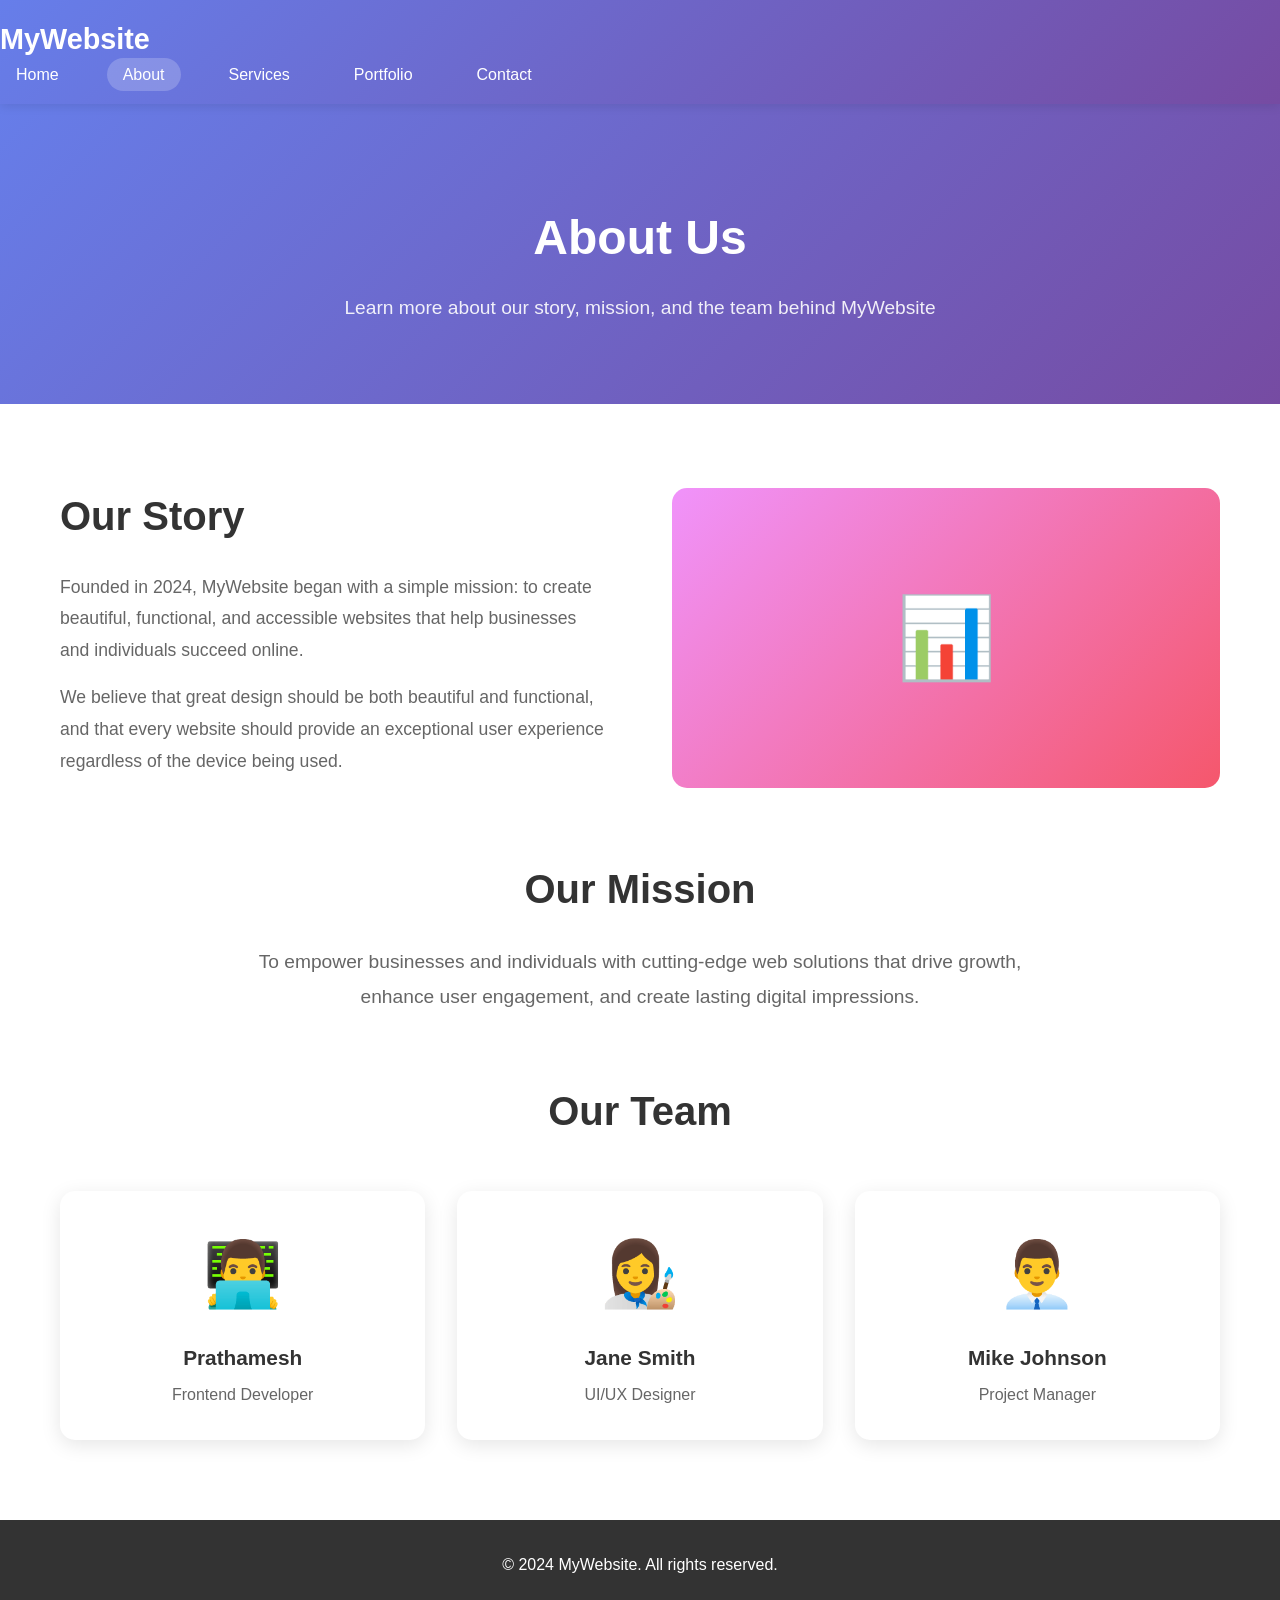
==== about.html @ 2aa1cfc8 "changes in about file" ====
<!DOCTYPE html>
<html lang="en">
<head>
    <meta charset="UTF-8">
    <meta name="viewport" content="width=device-width, initial-scale=1.0">
    <title>About Us - My Website</title>
    <link rel="stylesheet" href="styles.css">
</head>
<body>
    <header>
        <nav class="navbar">
            <div class="nav-brand">
                <h1>MyWebsite</h1>
            </div>
            <ul class="nav-menu">
                <li class="nav-item">
                    <a href="index.html" class="nav-link">Home</a>
                </li>
                <li class="nav-item">
                    <a href="about.html" class="nav-link active">About</a>
                </li>
                <li class="nav-item">
                    <a href="services.html" class="nav-link">Services</a>
                </li>
                <li class="nav-item">
                    <a href="portfolio.html" class="nav-link">Portfolio</a>
                </li>
                <li class="nav-item">
                    <a href="contact.html" class="nav-link">Contact</a>
                </li>
            </ul>
            <div class="hamburger">
                <span class="bar"></span>
                <span class="bar"></span>
                <span class="bar"></span>
            </div>
        </nav>
    </header>

    <main>
        <section class="page-header">
            <div class="container">
                <h1>About Us</h1>
                <p>Learn more about our story, mission, and the team behind MyWebsite</p>
            </div>
        </section>

        <section class="about-content">
            <div class="container">
                <div class="about-grid">
                    <div class="about-text">
                        <h2>Our Story</h2>
                        <p>Founded in 2024, MyWebsite began with a simple mission: to create beautiful, functional, and accessible websites that help businesses and individuals succeed online.</p>
                        <p>We believe that great design should be both beautiful and functional, and that every website should provide an exceptional user experience regardless of the device being used.</p>
                    </div>
                    <div class="about-image">
                        <div class="image-placeholder">
                            <span>📊</span>
                        </div>
                    </div>
                </div>

                <div class="mission-section">
                    <h2>Our Mission</h2>
                    <p>To empower businesses and individuals with cutting-edge web solutions that drive growth, enhance user engagement, and create lasting digital impressions.</p>
                </div>

                <div class="team-section">
                    <h2>Our Team</h2>
                    <div class="team-grid">
                        <div class="team-member">
                            <div class="member-avatar">👨‍💻</div>
                            <h3>Prathamesh</h3>
                            <p>Frontend Developer</p>
                        </div>
                        <div class="team-member">
                            <div class="member-avatar">👩‍🎨</div>
                            <h3>Jane Smith</h3>
                            <p>UI/UX Designer</p>
                        </div>
                        <div class="team-member">
                            <div class="member-avatar">👨‍💼</div>
                            <h3>Mike Johnson</h3>
                            <p>Project Manager</p>
                        </div>
                    </div>
                </div>
            </div>
        </section>
    </main>

    <footer>
        <div class="container">
            <p>&copy; 2024 MyWebsite. All rights reserved.</p>
        </div>
    </footer>

    <script src="script.js"></script>
</body>
</html>
---- styles.css ----
/* Reset and Base Styles */
* {
    margin: 0;
    padding: 0;
    box-sizing: border-box;
}

body {
    font-family: 'Segoe UI', Tahoma, Geneva, Verdana, sans-serif;
    line-height: 1.6;
    color: #333;
    background-color: #f8f9fa;
}

.container {
    max-width: 1200px;
    margin: 0 auto;
    padding: 0 20px;
}

/* Navigation */
.navbar {
    background: linear-gradient(135deg, #667eea 0%, #764ba2 100%);
    padding: 1rem 0;
    position: fixed;
    top: 0;
    width: 100%;
    z-index: 1000;
    box-shadow: 0 2px 10px rgba(0,0,0,0.1);
}

.navbar .container {
    display: flex;
    justify-content: space-between;
    align-items: center;
}

.nav-brand h1 {
    color: white;
    font-size: 1.8rem;
    font-weight: 700;
}

.nav-menu {
    display: flex;
    list-style: none;
    gap: 2rem;
}

.nav-link {
    color: white;
    text-decoration: none;
    font-weight: 500;
    transition: all 0.3s ease;
    padding: 0.5rem 1rem;
    border-radius: 25px;
}

.nav-link:hover,
.nav-link.active {
    background-color: rgba(255,255,255,0.2);
    transform: translateY(-2px);
}

.hamburger {
    display: none;
    flex-direction: column;
    cursor: pointer;
}

.bar {
    width: 25px;
    height: 3px;
    background-color: white;
    margin: 3px 0;
    transition: 0.3s;
}

/* Hero Section */
.hero {
    background: linear-gradient(135deg, #667eea 0%, #764ba2 100%);
    color: white;
    text-align: center;
    padding: 120px 20px 80px;
    margin-top: 80px;
}

.hero-content h1 {
    font-size: 3.5rem;
    margin-bottom: 1rem;
    font-weight: 700;
}

.hero-content p {
    font-size: 1.3rem;
    margin-bottom: 2rem;
    opacity: 0.9;
}

.cta-button {
    display: inline-block;
    background-color: #ff6b6b;
    color: white;
    padding: 15px 30px;
    text-decoration: none;
    border-radius: 50px;
    font-weight: 600;
    font-size: 1.1rem;
    transition: all 0.3s ease;
    box-shadow: 0 4px 15px rgba(255,107,107,0.3);
}

.cta-button:hover {
    background-color: #ff5252;
    transform: translateY(-3px);
    box-shadow: 0 6px 20px rgba(255,107,107,0.4);
}

/* Features Section */
.features {
    padding: 80px 0;
    background-color: white;
}

.features h2 {
    text-align: center;
    font-size: 2.5rem;
    margin-bottom: 3rem;
    color: #333;
}

.features-grid {
    display: grid;
    grid-template-columns: repeat(auto-fit, minmax(300px, 1fr));
    gap: 2rem;
}

.feature-card {
    background: white;
    padding: 2rem;
    border-radius: 15px;
    text-align: center;
    box-shadow: 0 5px 20px rgba(0,0,0,0.1);
    transition: all 0.3s ease;
    border: 1px solid #f0f0f0;
}

.feature-card:hover {
    transform: translateY(-10px);
    box-shadow: 0 15px 40px rgba(0,0,0,0.15);
}

.feature-icon {
    font-size: 3rem;
    margin-bottom: 1rem;
}

.feature-card h3 {
    font-size: 1.5rem;
    margin-bottom: 1rem;
    color: #333;
}

.feature-card p {
    color: #666;
    line-height: 1.6;
}

/* Page Header */
.page-header {
    background: linear-gradient(135deg, #667eea 0%, #764ba2 100%);
    color: white;
    text-align: center;
    padding: 120px 20px 80px;
    margin-top: 80px;
}

.page-header h1 {
    font-size: 3rem;
    margin-bottom: 1rem;
    font-weight: 700;
}

.page-header p {
    font-size: 1.2rem;
    opacity: 0.9;
}

/* About Page */
.about-content {
    padding: 80px 0;
    background-color: white;
}

.about-grid {
    display: grid;
    grid-template-columns: 1fr 1fr;
    gap: 4rem;
    align-items: center;
    margin-bottom: 4rem;
}

.about-text h2 {
    font-size: 2.5rem;
    margin-bottom: 1.5rem;
    color: #333;
}

.about-text p {
    font-size: 1.1rem;
    color: #666;
    margin-bottom: 1rem;
    line-height: 1.8;
}

.image-placeholder {
    background: linear-gradient(135deg, #f093fb 0%, #f5576c 100%);
    height: 300px;
    border-radius: 15px;
    display: flex;
    align-items: center;
    justify-content: center;
    font-size: 5rem;
    color: white;
}

.mission-section {
    text-align: center;
    margin-bottom: 4rem;
}

.mission-section h2 {
    font-size: 2.5rem;
    margin-bottom: 1.5rem;
    color: #333;
}

.mission-section p {
    font-size: 1.2rem;
    color: #666;
    max-width: 800px;
    margin: 0 auto;
    line-height: 1.8;
}

.team-section h2 {
    text-align: center;
    font-size: 2.5rem;
    margin-bottom: 3rem;
    color: #333;
}

.team-grid {
    display: grid;
    grid-template-columns: repeat(auto-fit, minmax(250px, 1fr));
    gap: 2rem;
}

.team-member {
    text-align: center;
    padding: 2rem;
    background: white;
    border-radius: 15px;
    box-shadow: 0 5px 20px rgba(0,0,0,0.1);
    transition: all 0.3s ease;
}

.team-member:hover {
    transform: translateY(-5px);
    box-shadow: 0 10px 30px rgba(0,0,0,0.15);
}

.member-avatar {
    font-size: 4rem;
    margin-bottom: 1rem;
}

.team-member h3 {
    font-size: 1.3rem;
    margin-bottom: 0.5rem;
    color: #333;
}

.team-member p {
    color: #666;
}

/* Services Page */
.services-content {
    padding: 80px 0;
    background-color: white;
}

.services-grid {
    display: grid;
    grid-template-columns: repeat(auto-fit, minmax(350px, 1fr));
    gap: 2rem;
}

.service-card {
    background: white;
    padding: 2rem;
    border-radius: 15px;
    box-shadow: 0 5px 20px rgba(0,0,0,0.1);
    transition: all 0.3s ease;
    border: 1px solid #f0f0f0;
}

.service-card:hover {
    transform: translateY(-5px);
    box-shadow: 0 15px 40px rgba(0,0,0,0.15);
}

.service-icon {
    font-size: 3rem;
    margin-bottom: 1rem;
}

.service-card h3 {
    font-size: 1.5rem;
    margin-bottom: 1rem;
    color: #333;
}

.service-card p {
    color: #666;
    margin-bottom: 1.5rem;
    line-height: 1.6;
}

.service-features {
    list-style: none;
    margin-bottom: 1.5rem;
}

.service-features li {
    color: #666;
    margin-bottom: 0.5rem;
    padding-left: 1.5rem;
    position: relative;
}

.service-features li::before {
    content: "✓";
    color: #667eea;
    font-weight: bold;
    position: absolute;
    left: 0;
}

.service-btn {
    display: inline-block;
    background-color: #667eea;
    color: white;
    padding: 10px 20px;
    text-decoration: none;
    border-radius: 25px;
    font-weight: 500;
    transition: all 0.3s ease;
}

.service-btn:hover {
    background-color: #5a6fd8;
    transform: translateY(-2px);
}

/* Portfolio Page */
.portfolio-content {
    padding: 80px 0;
    background-color: white;
}

.portfolio-filters {
    text-align: center;
    margin-bottom: 3rem;
}

.filter-btn {
    background: none;
    border: 2px solid #667eea;
    color: #667eea;
    padding: 10px 20px;
    margin: 0 0.5rem;
    border-radius: 25px;
    cursor: pointer;
    transition: all 0.3s ease;
    font-weight: 500;
}

.filter-btn:hover,
.filter-btn.active {
    background-color: #667eea;
    color: white;
}

.portfolio-grid {
    display: grid;
    grid-template-columns: repeat(auto-fit, minmax(350px, 1fr));
    gap: 2rem;
    margin-bottom: 4rem;
}

.portfolio-item {
    position: relative;
    border-radius: 15px;
    overflow: hidden;
    box-shadow: 0 5px 20px rgba(0,0,0,0.1);
    transition: all 0.3s ease;
}

.portfolio-item:hover {
    transform: translateY(-5px);
    box-shadow: 0 15px 40px rgba(0,0,0,0.15);
}

.portfolio-image {
    height: 250px;
    background: linear-gradient(135deg, #667eea 0%, #764ba2 100%);
    display: flex;
    align-items: center;
    justify-content: center;
    font-size: 4rem;
    color: white;
}

.portfolio-overlay {
    position: absolute;
    bottom: 0;
    left: 0;
    right: 0;
    background: rgba(0,0,0,0.8);
    color: white;
    padding: 1.5rem;
    transform: translateY(100%);
    transition: all 0.3s ease;
}

.portfolio-item:hover .portfolio-overlay {
    transform: translateY(0);
}

.portfolio-overlay h3 {
    font-size: 1.3rem;
    margin-bottom: 0.5rem;
}

.portfolio-overlay p {
    margin-bottom: 1rem;
    opacity: 0.9;
}

.portfolio-tags {
    display: flex;
    gap: 0.5rem;
    flex-wrap: wrap;
}

.portfolio-tags span {
    background-color: #667eea;
    color: white;
    padding: 0.3rem 0.8rem;
    border-radius: 15px;
    font-size: 0.8rem;
}

.portfolio-stats {
    display: grid;
    grid-template-columns: repeat(auto-fit, minmax(200px, 1fr));
    gap: 2rem;
    text-align: center;
}

.stat-item h3 {
    font-size: 2.5rem;
    color: #667eea;
    margin-bottom: 0.5rem;
}

.stat-item p {
    color: #666;
    font-size: 1.1rem;
}

/* Contact Page */
.contact-content {
    padding: 80px 0;
    background-color: white;
}

.contact-grid {
    display: grid;
    grid-template-columns: 1fr 1fr;
    gap: 4rem;
}

.contact-info h2 {
    font-size: 2.5rem;
    margin-bottom: 1.5rem;
    color: #333;
}

.contact-info p {
    font-size: 1.1rem;
    color: #666;
    margin-bottom: 2rem;
    line-height: 1.8;
}

.contact-methods {
    display: flex;
    flex-direction: column;
    gap: 1.5rem;
}

.contact-method {
    display: flex;
    align-items: flex-start;
    gap: 1rem;
}

.method-icon {
    font-size: 2rem;
    background: linear-gradient(135deg, #667eea 0%, #764ba2 100%);
    color: white;
    width: 50px;
    height: 50px;
    border-radius: 50%;
    display: flex;
    align-items: center;
    justify-content: center;
    flex-shrink: 0;
}

.method-details h3 {
    font-size: 1.2rem;
    margin-bottom: 0.5rem;
    color: #333;
}

.method-details p {
    color: #666;
    margin: 0;
}

.contact-form h2 {
    font-size: 2.5rem;
    margin-bottom: 2rem;
    color: #333;
}

.form-group {
    margin-bottom: 1.5rem;
}

.form-group label {
    display: block;
    margin-bottom: 0.5rem;
    font-weight: 500;
    color: #333;
}

.form-group input,
.form-group select,
.form-group textarea {
    width: 100%;
    padding: 12px 15px;
    border: 2px solid #e0e0e0;
    border-radius: 8px;
    font-size: 1rem;
    transition: all 0.3s ease;
    background-color: white;
}

.form-group input:focus,
.form-group select:focus,
.form-group textarea:focus {
    outline: none;
    border-color: #667eea;
    box-shadow: 0 0 0 3px rgba(102, 126, 234, 0.1);
}

.submit-btn {
    background: linear-gradient(135deg, #667eea 0%, #764ba2 100%);
    color: white;
    padding: 15px 30px;
    border: none;
    border-radius: 25px;
    font-size: 1.1rem;
    font-weight: 600;
    cursor: pointer;
    transition: all 0.3s ease;
    width: 100%;
}

.submit-btn:hover {
    transform: translateY(-2px);
    box-shadow: 0 5px 15px rgba(102, 126, 234, 0.3);
}

/* Footer */
footer {
    background-color: #333;
    color: white;
    text-align: center;
    padding: 2rem 0;
}

/* Responsive Design */
@media (max-width: 768px) {
    .hamburger {
        display: flex;
    }
    
    .nav-menu {
        position: fixed;
        left: -100%;
        top: 70px;
        flex-direction: column;
        background-color: #667eea;
        width: 100%;
        text-align: center;
        transition: 0.3s;
        box-shadow: 0 10px 27px rgba(0, 0, 0, 0.05);
        padding: 2rem 0;
    }
    
    .nav-menu.active {
        left: 0;
    }
    
    .hero-content h1 {
        font-size: 2.5rem;
    }
    
    .about-grid,
    .contact-grid {
        grid-template-columns: 1fr;
        gap: 2rem;
    }
    
    .features-grid,
    .services-grid,
    .portfolio-grid {
        grid-template-columns: 1fr;
    }
    
    .portfolio-filters {
        display: flex;
        flex-direction: column;
        gap: 1rem;
        align-items: center;
    }
    
    .filter-btn {
        margin: 0;
        width: 200px;
    }
}

@media (max-width: 480px) {
    .hero-content h1 {
        font-size: 2rem;
    }
    
    .page-header h1 {
        font-size: 2rem;
    }
    
    .container {
        padding: 0 15px;
    }
}
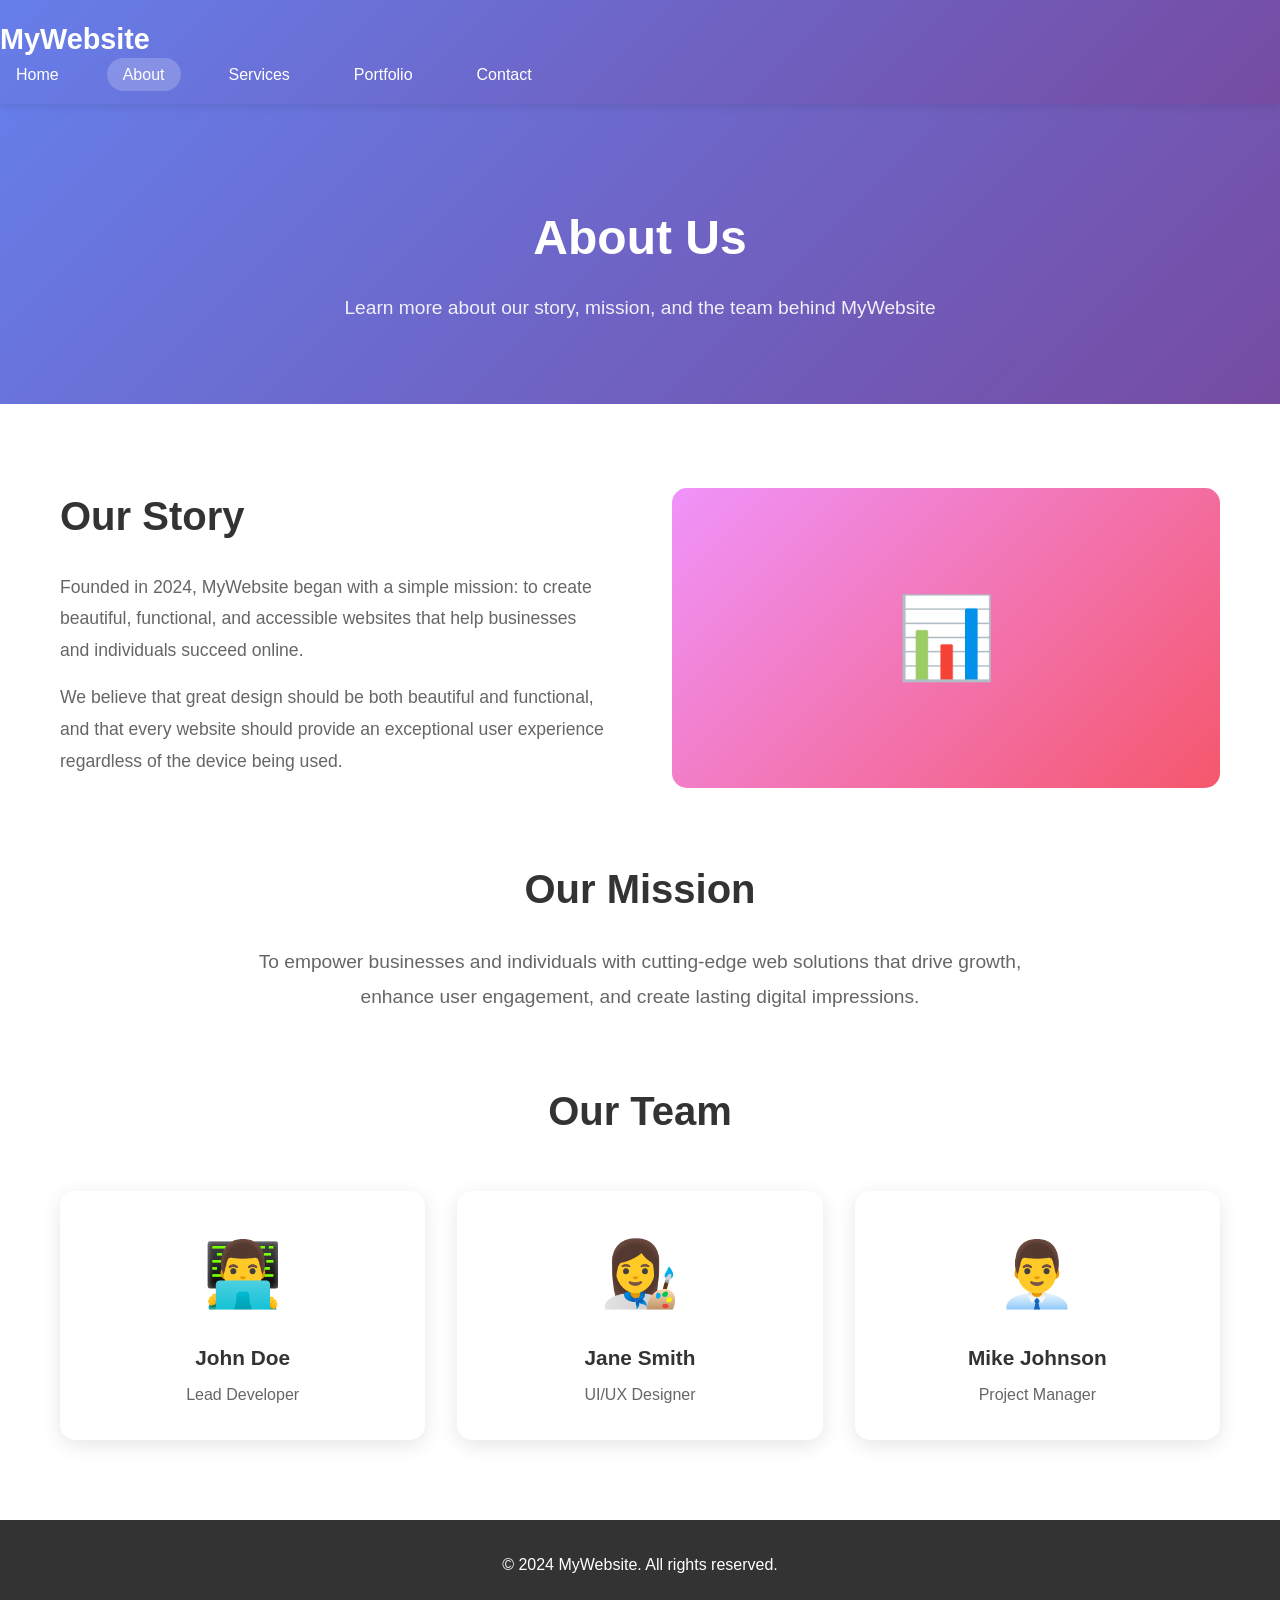
==== commit 7484516d: "Changes Added" ====
--- a/about.html
+++ b/about.html
@@ -1,100 +1,114 @@
 <!DOCTYPE html>
 <html lang="en">
-<head>
-    <meta charset="UTF-8">
-    <meta name="viewport" content="width=device-width, initial-scale=1.0">
-    <title>About Us - My Website</title>
-    <link rel="stylesheet" href="styles.css">
-</head>
-<body>
+  <head>
+    <meta charset="UTF-8" />
+    <meta name="viewport" content="width=device-width, initial-scale=1.0" />
+    <title>About Us -Our Website</title>
+    <link rel="stylesheet" href="styles.css" />
+  </head>
+  <body>
     <header>
-        <nav class="navbar">
-            <div class="nav-brand">
-                <h1>MyWebsite</h1>
-            </div>
-            <ul class="nav-menu">
-                <li class="nav-item">
-                    <a href="index.html" class="nav-link">Home</a>
-                </li>
-                <li class="nav-item">
-                    <a href="about.html" class="nav-link active">About</a>
-                </li>
-                <li class="nav-item">
-                    <a href="services.html" class="nav-link">Services</a>
-                </li>
-                <li class="nav-item">
-                    <a href="portfolio.html" class="nav-link">Portfolio</a>
-                </li>
-                <li class="nav-item">
-                    <a href="contact.html" class="nav-link">Contact</a>
-                </li>
-            </ul>
-            <div class="hamburger">
-                <span class="bar"></span>
-                <span class="bar"></span>
-                <span class="bar"></span>
-            </div>
-        </nav>
+      <nav class="navbar">
+        <div class="nav-brand">
+          <h1>MyWebsite</h1>
+        </div>
+        <ul class="nav-menu">
+          <li class="nav-item">
+            <a href="index.html" class="nav-link">Home</a>
+          </li>
+          <li class="nav-item">
+            <a href="about.html" class="nav-link active">About</a>
+          </li>
+          <li class="nav-item">
+            <a href="services.html" class="nav-link">Services</a>
+          </li>
+          <li class="nav-item">
+            <a href="portfolio.html" class="nav-link">Portfolio</a>
+          </li>
+          <li class="nav-item">
+            <a href="contact.html" class="nav-link">Contact</a>
+          </li>
+        </ul>
+        <div class="hamburger">
+          <span class="bar"></span>
+          <span class="bar"></span>
+          <span class="bar"></span>
+        </div>
+      </nav>
     </header>
 
     <main>
-        <section class="page-header">
-            <div class="container">
-                <h1>About Us</h1>
-                <p>Learn more about our story, mission, and the team behind MyWebsite</p>
+      <section class="page-header">
+        <div class="container">
+          <h1>About Us</h1>
+          <p>
+            Learn more about our story, mission, and the team behind MyWebsite
+          </p>
+        </div>
+      </section>
+
+      <section class="about-content">
+        <div class="container">
+          <div class="about-grid">
+            <div class="about-text">
+              <h2>Our Story</h2>
+              <p>
+                Founded in 2024, MyWebsite began with a simple mission: to
+                create beautiful, functional, and accessible websites that help
+                businesses and individuals succeed online.
+              </p>
+              <p>
+                We believe that great design should be both beautiful and
+                functional, and that every website should provide an exceptional
+                user experience regardless of the device being used.
+              </p>
             </div>
-        </section>
+            <div class="about-image">
+              <div class="image-placeholder">
+                <span>📊</span>
+              </div>
+            </div>
+          </div>
 
-        <section class="about-content">
-            <div class="container">
-                <div class="about-grid">
-                    <div class="about-text">
-                        <h2>Our Story</h2>
-                        <p>Founded in 2024, MyWebsite began with a simple mission: to create beautiful, functional, and accessible websites that help businesses and individuals succeed online.</p>
-                        <p>We believe that great design should be both beautiful and functional, and that every website should provide an exceptional user experience regardless of the device being used.</p>
-                    </div>
-                    <div class="about-image">
-                        <div class="image-placeholder">
-                            <span>📊</span>
-                        </div>
-                    </div>
-                </div>
+          <div class="mission-section">
+            <h2>Our Mission</h2>
+            <p>
+              To empower businesses and individuals with cutting-edge web
+              solutions that drive growth, enhance user engagement, and create
+              lasting digital impressions.
+            </p>
+          </div>
 
-                <div class="mission-section">
-                    <h2>Our Mission</h2>
-                    <p>To empower businesses and individuals with cutting-edge web solutions that drive growth, enhance user engagement, and create lasting digital impressions.</p>
-                </div>
-
-                <div class="team-section">
-                    <h2>Our Team</h2>
-                    <div class="team-grid">
-                        <div class="team-member">
-                            <div class="member-avatar">👨‍💻</div>
-                            <h3>Prathamesh</h3>
-                            <p>Frontend Developer</p>
-                        </div>
-                        <div class="team-member">
-                            <div class="member-avatar">👩‍🎨</div>
-                            <h3>Jane Smith</h3>
-                            <p>UI/UX Designer</p>
-                        </div>
-                        <div class="team-member">
-                            <div class="member-avatar">👨‍💼</div>
-                            <h3>Mike Johnson</h3>
-                            <p>Project Manager</p>
-                        </div>
-                    </div>
-                </div>
+          <div class="team-section">
+            <h2>Our Team</h2>
+            <div class="team-grid">
+              <div class="team-member">
+                <div class="member-avatar">👨‍💻</div>
+                <h3>John Doe</h3>
+                <p>Lead Developer</p>
+              </div>
+              <div class="team-member">
+                <div class="member-avatar">👩‍🎨</div>
+                <h3>Jane Smith</h3>
+                <p>UI/UX Designer</p>
+              </div>
+              <div class="team-member">
+                <div class="member-avatar">👨‍💼</div>
+                <h3>Mike Johnson</h3>
+                <p>Project Manager</p>
+              </div>
             </div>
-        </section>
+          </div>
+        </div>
+      </section>
     </main>
 
     <footer>
-        <div class="container">
-            <p>&copy; 2024 MyWebsite. All rights reserved.</p>
-        </div>
+      <div class="container">
+        <p>&copy; 2024 MyWebsite. All rights reserved.</p>
+      </div>
     </footer>
 
     <script src="script.js"></script>
-</body>
-</html> +  </body>
+</html>
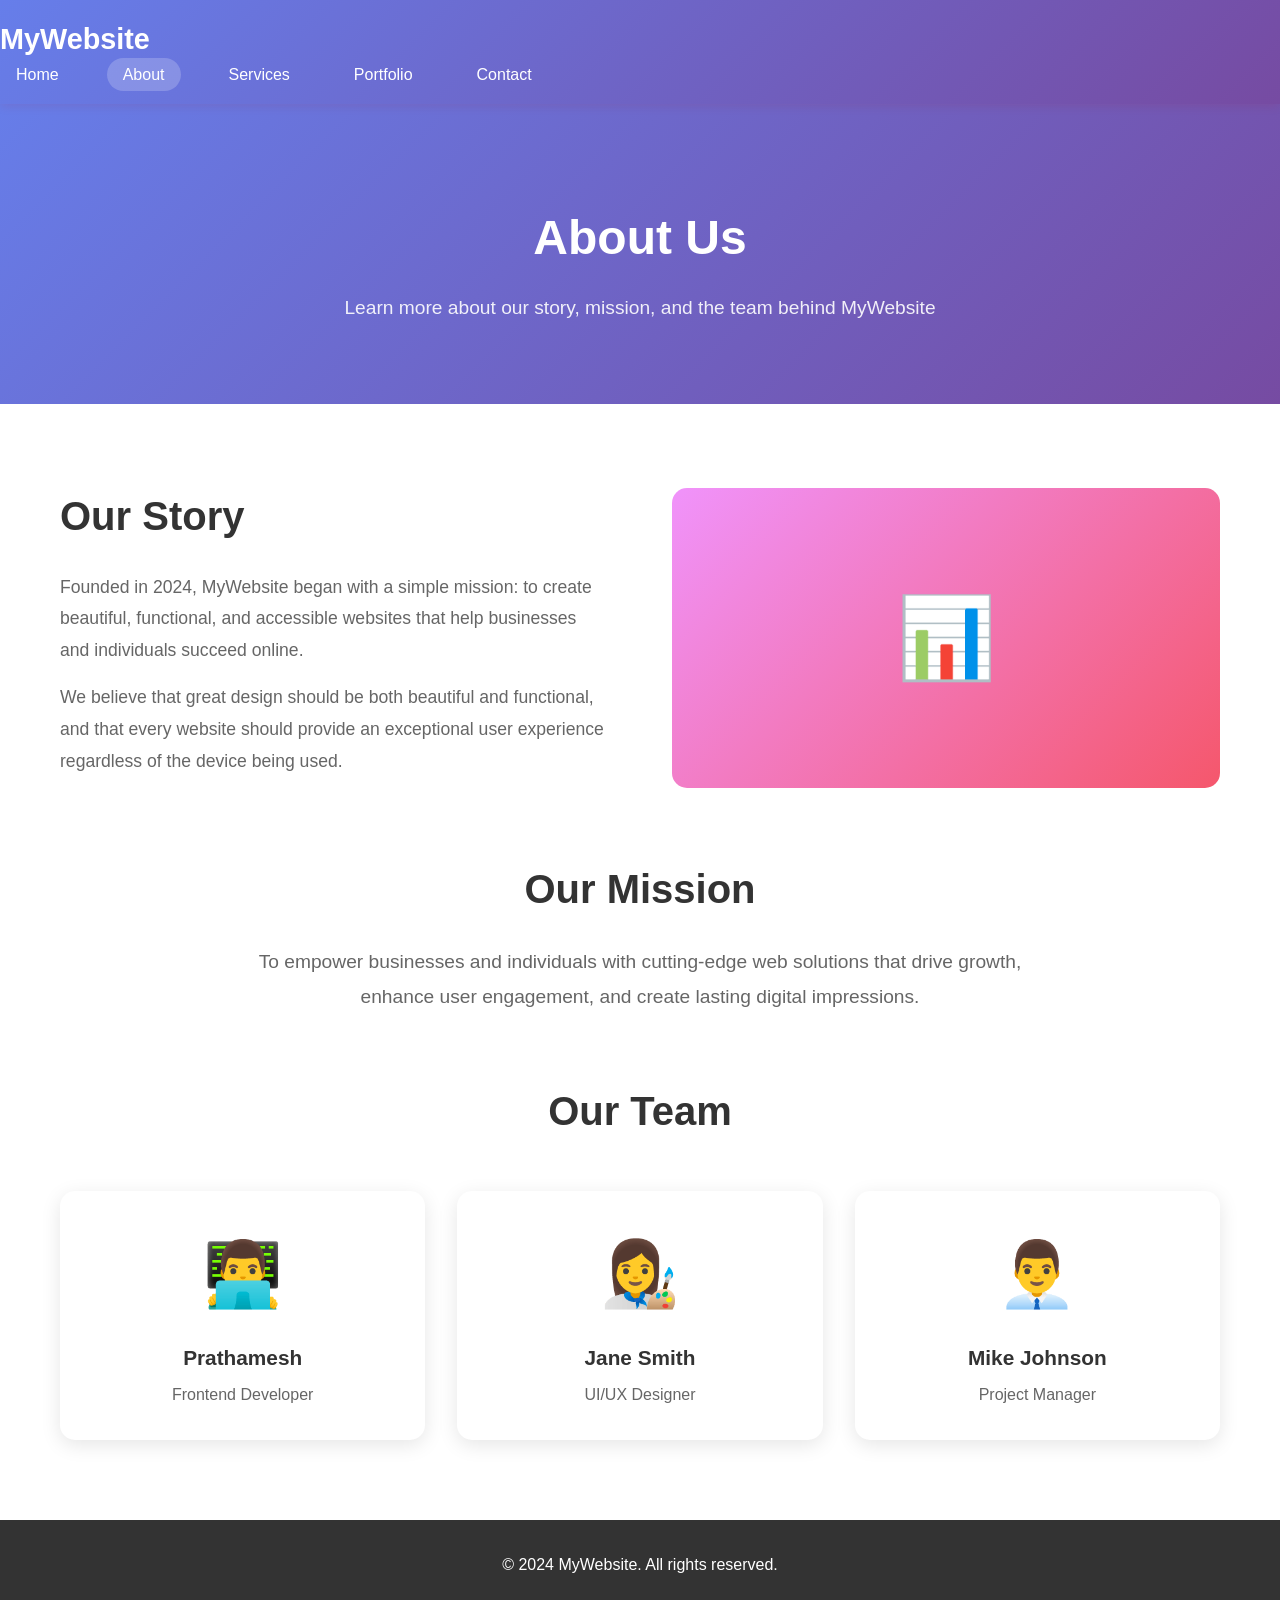
==== commit a5a89b6f: "Merge branch 'main' into 4-samrudhi" ====
--- a/about.html
+++ b/about.html
@@ -1,114 +1,100 @@
 <!DOCTYPE html>
 <html lang="en">
-  <head>
-    <meta charset="UTF-8" />
-    <meta name="viewport" content="width=device-width, initial-scale=1.0" />
-    <title>About Us -Our Website</title>
-    <link rel="stylesheet" href="styles.css" />
-  </head>
-  <body>
+<head>
+    <meta charset="UTF-8">
+    <meta name="viewport" content="width=device-width, initial-scale=1.0">
+    <title>About Us - My Website</title>
+    <link rel="stylesheet" href="styles.css">
+</head>
+<body>
     <header>
-      <nav class="navbar">
-        <div class="nav-brand">
-          <h1>MyWebsite</h1>
-        </div>
-        <ul class="nav-menu">
-          <li class="nav-item">
-            <a href="index.html" class="nav-link">Home</a>
-          </li>
-          <li class="nav-item">
-            <a href="about.html" class="nav-link active">About</a>
-          </li>
-          <li class="nav-item">
-            <a href="services.html" class="nav-link">Services</a>
-          </li>
-          <li class="nav-item">
-            <a href="portfolio.html" class="nav-link">Portfolio</a>
-          </li>
-          <li class="nav-item">
-            <a href="contact.html" class="nav-link">Contact</a>
-          </li>
-        </ul>
-        <div class="hamburger">
-          <span class="bar"></span>
-          <span class="bar"></span>
-          <span class="bar"></span>
-        </div>
-      </nav>
+        <nav class="navbar">
+            <div class="nav-brand">
+                <h1>MyWebsite</h1>
+            </div>
+            <ul class="nav-menu">
+                <li class="nav-item">
+                    <a href="index.html" class="nav-link">Home</a>
+                </li>
+                <li class="nav-item">
+                    <a href="about.html" class="nav-link active">About</a>
+                </li>
+                <li class="nav-item">
+                    <a href="services.html" class="nav-link">Services</a>
+                </li>
+                <li class="nav-item">
+                    <a href="portfolio.html" class="nav-link">Portfolio</a>
+                </li>
+                <li class="nav-item">
+                    <a href="contact.html" class="nav-link">Contact</a>
+                </li>
+            </ul>
+            <div class="hamburger">
+                <span class="bar"></span>
+                <span class="bar"></span>
+                <span class="bar"></span>
+            </div>
+        </nav>
     </header>
 
     <main>
-      <section class="page-header">
-        <div class="container">
-          <h1>About Us</h1>
-          <p>
-            Learn more about our story, mission, and the team behind MyWebsite
-          </p>
-        </div>
-      </section>
+        <section class="page-header">
+            <div class="container">
+                <h1>About Us</h1>
+                <p>Learn more about our story, mission, and the team behind MyWebsite</p>
+            </div>
+        </section>
 
-      <section class="about-content">
-        <div class="container">
-          <div class="about-grid">
-            <div class="about-text">
-              <h2>Our Story</h2>
-              <p>
-                Founded in 2024, MyWebsite began with a simple mission: to
-                create beautiful, functional, and accessible websites that help
-                businesses and individuals succeed online.
-              </p>
-              <p>
-                We believe that great design should be both beautiful and
-                functional, and that every website should provide an exceptional
-                user experience regardless of the device being used.
-              </p>
+        <section class="about-content">
+            <div class="container">
+                <div class="about-grid">
+                    <div class="about-text">
+                        <h2>Our Story</h2>
+                        <p>Founded in 2024, MyWebsite began with a simple mission: to create beautiful, functional, and accessible websites that help businesses and individuals succeed online.</p>
+                        <p>We believe that great design should be both beautiful and functional, and that every website should provide an exceptional user experience regardless of the device being used.</p>
+                    </div>
+                    <div class="about-image">
+                        <div class="image-placeholder">
+                            <span>📊</span>
+                        </div>
+                    </div>
+                </div>
+
+                <div class="mission-section">
+                    <h2>Our Mission</h2>
+                    <p>To empower businesses and individuals with cutting-edge web solutions that drive growth, enhance user engagement, and create lasting digital impressions.</p>
+                </div>
+
+                <div class="team-section">
+                    <h2>Our Team</h2>
+                    <div class="team-grid">
+                        <div class="team-member">
+                            <div class="member-avatar">👨‍💻</div>
+                            <h3>Prathamesh</h3>
+                            <p>Frontend Developer</p>
+                        </div>
+                        <div class="team-member">
+                            <div class="member-avatar">👩‍🎨</div>
+                            <h3>Jane Smith</h3>
+                            <p>UI/UX Designer</p>
+                        </div>
+                        <div class="team-member">
+                            <div class="member-avatar">👨‍💼</div>
+                            <h3>Mike Johnson</h3>
+                            <p>Project Manager</p>
+                        </div>
+                    </div>
+                </div>
             </div>
-            <div class="about-image">
-              <div class="image-placeholder">
-                <span>📊</span>
-              </div>
-            </div>
-          </div>
-
-          <div class="mission-section">
-            <h2>Our Mission</h2>
-            <p>
-              To empower businesses and individuals with cutting-edge web
-              solutions that drive growth, enhance user engagement, and create
-              lasting digital impressions.
-            </p>
-          </div>
-
-          <div class="team-section">
-            <h2>Our Team</h2>
-            <div class="team-grid">
-              <div class="team-member">
-                <div class="member-avatar">👨‍💻</div>
-                <h3>John Doe</h3>
-                <p>Lead Developer</p>
-              </div>
-              <div class="team-member">
-                <div class="member-avatar">👩‍🎨</div>
-                <h3>Jane Smith</h3>
-                <p>UI/UX Designer</p>
-              </div>
-              <div class="team-member">
-                <div class="member-avatar">👨‍💼</div>
-                <h3>Mike Johnson</h3>
-                <p>Project Manager</p>
-              </div>
-            </div>
-          </div>
-        </div>
-      </section>
+        </section>
     </main>
 
     <footer>
-      <div class="container">
-        <p>&copy; 2024 MyWebsite. All rights reserved.</p>
-      </div>
+        <div class="container">
+            <p>&copy; 2024 MyWebsite. All rights reserved.</p>
+        </div>
     </footer>
 
     <script src="script.js"></script>
-  </body>
-</html>
+</body>
+</html> 
--- a/styles.css
+++ b/styles.css
@@ -20,13 +20,13 @@
 
 /* Navigation */
 .navbar {
-    background: linear-gradient(135deg, #667eea 0%, #764ba2 100%);
+    background: linear-gradient(135deg, #eb9646 0%, #4cafcd 100%);
     padding: 1rem 0;
     position: fixed;
     top: 0;
     width: 100%;
     z-index: 1000;
-    box-shadow: 0 2px 10px rgba(0,0,0,0.1);
+    box-shadow: 0 2px 10px rgba(196, 6, 6, 0.1);
 }
 
 .navbar .container {
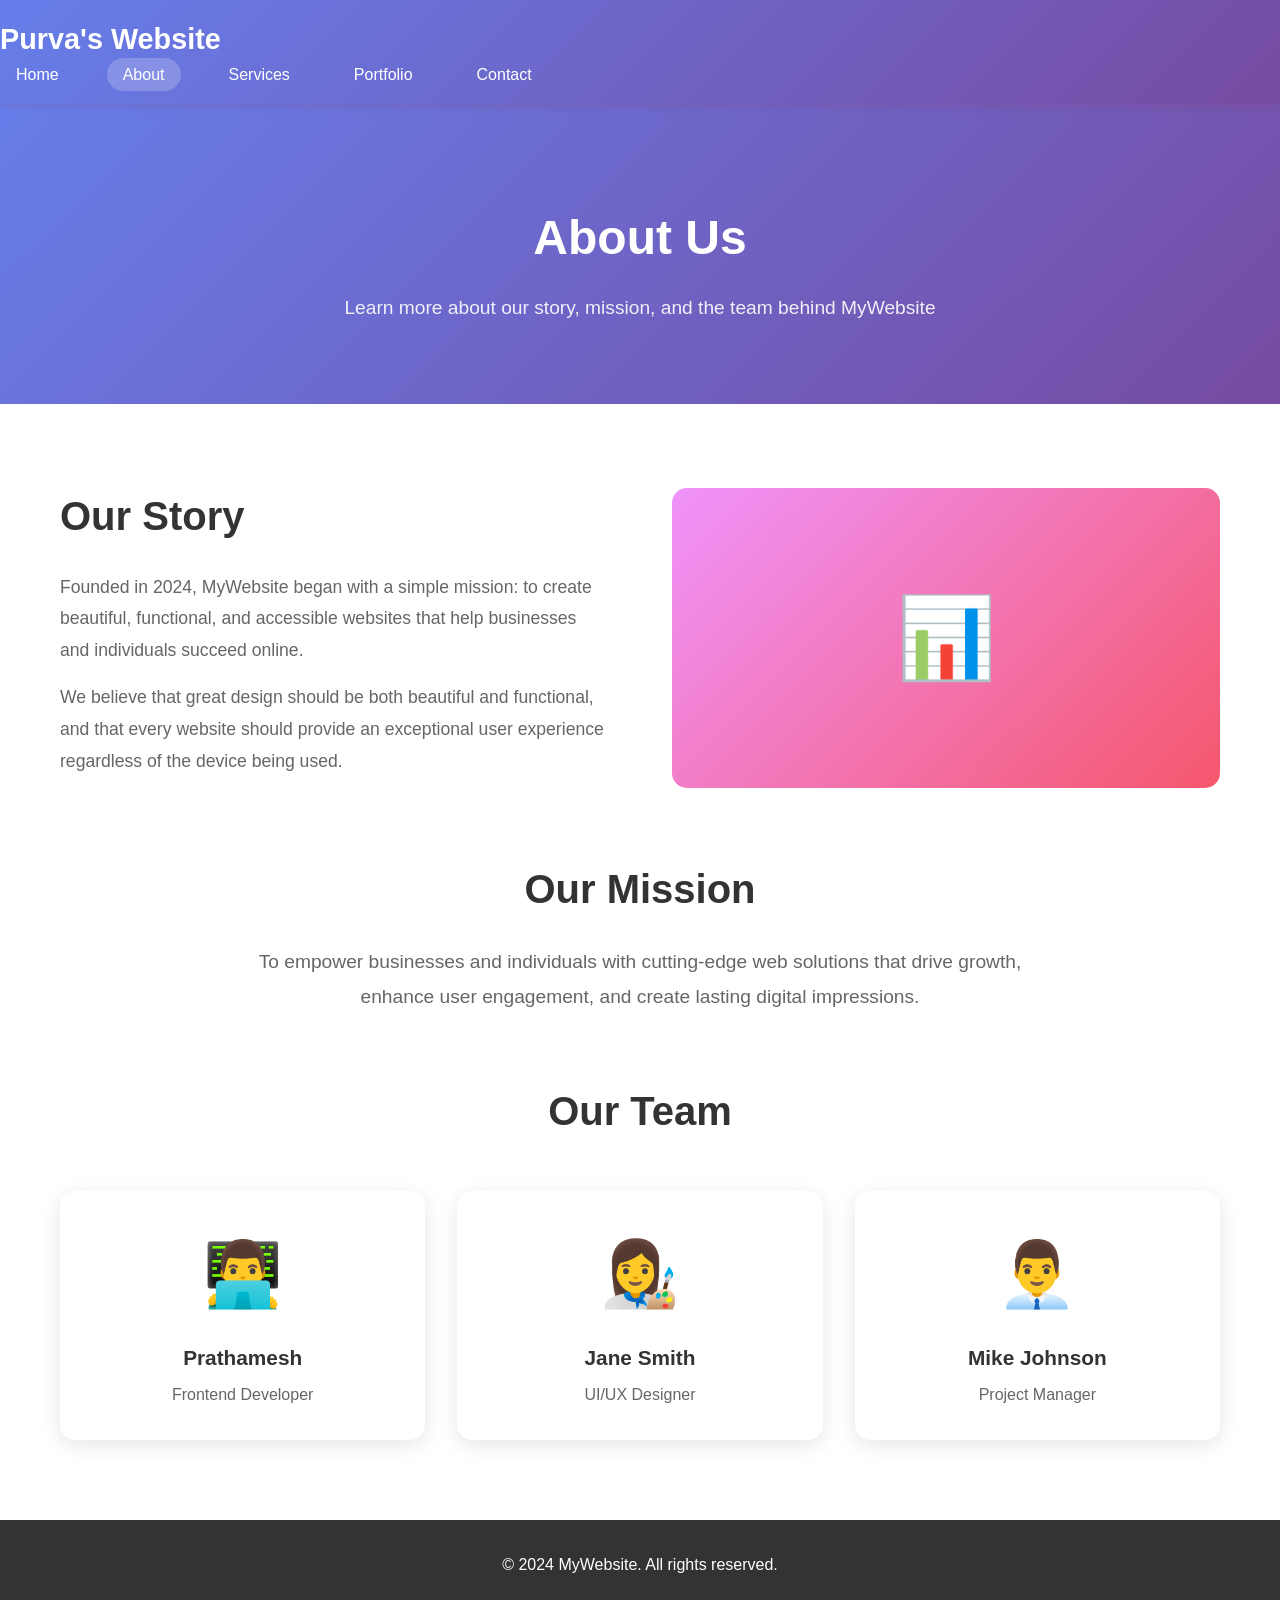
==== commit 17ab273a: "My changes" ====
--- a/about.html
+++ b/about.html
@@ -1,100 +1,114 @@
 <!DOCTYPE html>
 <html lang="en">
-<head>
-    <meta charset="UTF-8">
-    <meta name="viewport" content="width=device-width, initial-scale=1.0">
-    <title>About Us - My Website</title>
-    <link rel="stylesheet" href="styles.css">
-</head>
-<body>
+  <head>
+    <meta charset="UTF-8" />
+    <meta name="viewport" content="width=device-width, initial-scale=1.0" />
+    <title>About Us -Purva's Website</title>
+    <link rel="stylesheet" href="styles.css" />
+  </head>
+  <body>
     <header>
-        <nav class="navbar">
-            <div class="nav-brand">
-                <h1>MyWebsite</h1>
-            </div>
-            <ul class="nav-menu">
-                <li class="nav-item">
-                    <a href="index.html" class="nav-link">Home</a>
-                </li>
-                <li class="nav-item">
-                    <a href="about.html" class="nav-link active">About</a>
-                </li>
-                <li class="nav-item">
-                    <a href="services.html" class="nav-link">Services</a>
-                </li>
-                <li class="nav-item">
-                    <a href="portfolio.html" class="nav-link">Portfolio</a>
-                </li>
-                <li class="nav-item">
-                    <a href="contact.html" class="nav-link">Contact</a>
-                </li>
-            </ul>
-            <div class="hamburger">
-                <span class="bar"></span>
-                <span class="bar"></span>
-                <span class="bar"></span>
-            </div>
-        </nav>
+      <nav class="navbar">
+        <div class="nav-brand">
+          <h1>Purva's Website</h1>
+        </div>
+        <ul class="nav-menu">
+          <li class="nav-item">
+            <a href="index.html" class="nav-link">Home</a>
+          </li>
+          <li class="nav-item">
+            <a href="about.html" class="nav-link active">About</a>
+          </li>
+          <li class="nav-item">
+            <a href="services.html" class="nav-link">Services</a>
+          </li>
+          <li class="nav-item">
+            <a href="portfolio.html" class="nav-link">Portfolio</a>
+          </li>
+          <li class="nav-item">
+            <a href="contact.html" class="nav-link">Contact</a>
+          </li>
+        </ul>
+        <div class="hamburger">
+          <span class="bar"></span>
+          <span class="bar"></span>
+          <span class="bar"></span>
+        </div>
+      </nav>
     </header>
 
     <main>
-        <section class="page-header">
-            <div class="container">
-                <h1>About Us</h1>
-                <p>Learn more about our story, mission, and the team behind MyWebsite</p>
+      <section class="page-header">
+        <div class="container">
+          <h1>About Us</h1>
+          <p>
+            Learn more about our story, mission, and the team behind MyWebsite
+          </p>
+        </div>
+      </section>
+
+      <section class="about-content">
+        <div class="container">
+          <div class="about-grid">
+            <div class="about-text">
+              <h2>Our Story</h2>
+              <p>
+                Founded in 2024, MyWebsite began with a simple mission: to
+                create beautiful, functional, and accessible websites that help
+                businesses and individuals succeed online.
+              </p>
+              <p>
+                We believe that great design should be both beautiful and
+                functional, and that every website should provide an exceptional
+                user experience regardless of the device being used.
+              </p>
             </div>
-        </section>
+            <div class="about-image">
+              <div class="image-placeholder">
+                <span>📊</span>
+              </div>
+            </div>
+          </div>
 
-        <section class="about-content">
-            <div class="container">
-                <div class="about-grid">
-                    <div class="about-text">
-                        <h2>Our Story</h2>
-                        <p>Founded in 2024, MyWebsite began with a simple mission: to create beautiful, functional, and accessible websites that help businesses and individuals succeed online.</p>
-                        <p>We believe that great design should be both beautiful and functional, and that every website should provide an exceptional user experience regardless of the device being used.</p>
-                    </div>
-                    <div class="about-image">
-                        <div class="image-placeholder">
-                            <span>📊</span>
-                        </div>
-                    </div>
-                </div>
+          <div class="mission-section">
+            <h2>Our Mission</h2>
+            <p>
+              To empower businesses and individuals with cutting-edge web
+              solutions that drive growth, enhance user engagement, and create
+              lasting digital impressions.
+            </p>
+          </div>
 
-                <div class="mission-section">
-                    <h2>Our Mission</h2>
-                    <p>To empower businesses and individuals with cutting-edge web solutions that drive growth, enhance user engagement, and create lasting digital impressions.</p>
-                </div>
-
-                <div class="team-section">
-                    <h2>Our Team</h2>
-                    <div class="team-grid">
-                        <div class="team-member">
-                            <div class="member-avatar">👨‍💻</div>
-                            <h3>Prathamesh</h3>
-                            <p>Frontend Developer</p>
-                        </div>
-                        <div class="team-member">
-                            <div class="member-avatar">👩‍🎨</div>
-                            <h3>Jane Smith</h3>
-                            <p>UI/UX Designer</p>
-                        </div>
-                        <div class="team-member">
-                            <div class="member-avatar">👨‍💼</div>
-                            <h3>Mike Johnson</h3>
-                            <p>Project Manager</p>
-                        </div>
-                    </div>
-                </div>
+          <div class="team-section">
+            <h2>Our Team</h2>
+            <div class="team-grid">
+              <div class="team-member">
+                <div class="member-avatar">👨‍💻</div>
+                <h3>Prathamesh</h3>
+                <p>Frontend Developer</p>
+              </div>
+              <div class="team-member">
+                <div class="member-avatar">👩‍🎨</div>
+                <h3>Jane Smith</h3>
+                <p>UI/UX Designer</p>
+              </div>
+              <div class="team-member">
+                <div class="member-avatar">👨‍💼</div>
+                <h3>Mike Johnson</h3>
+                <p>Project Manager</p>
+              </div>
             </div>
-        </section>
+          </div>
+        </div>
+      </section>
     </main>
 
     <footer>
-        <div class="container">
-            <p>&copy; 2024 MyWebsite. All rights reserved.</p>
-        </div>
+      <div class="container">
+        <p>&copy; 2024 MyWebsite. All rights reserved.</p>
+      </div>
     </footer>
 
     <script src="script.js"></script>
-</body>
-</html> +  </body>
+</html>
